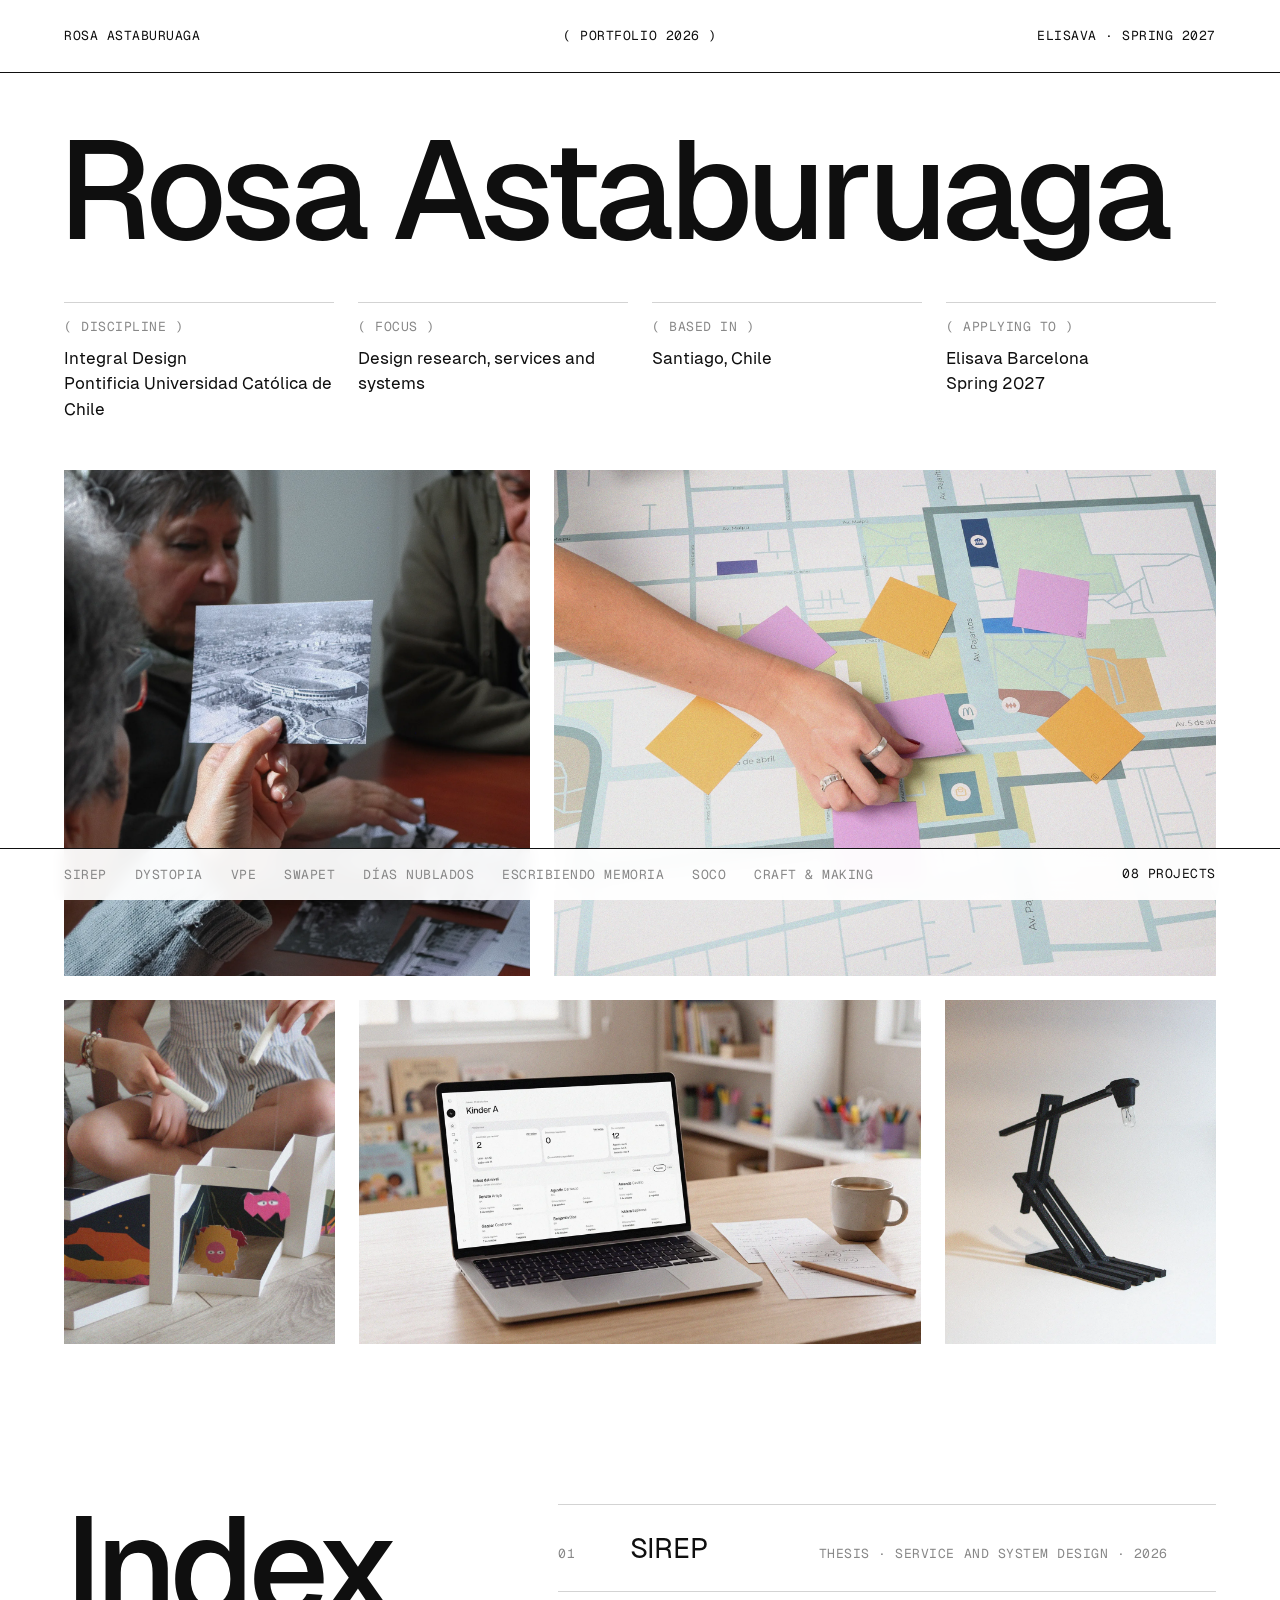
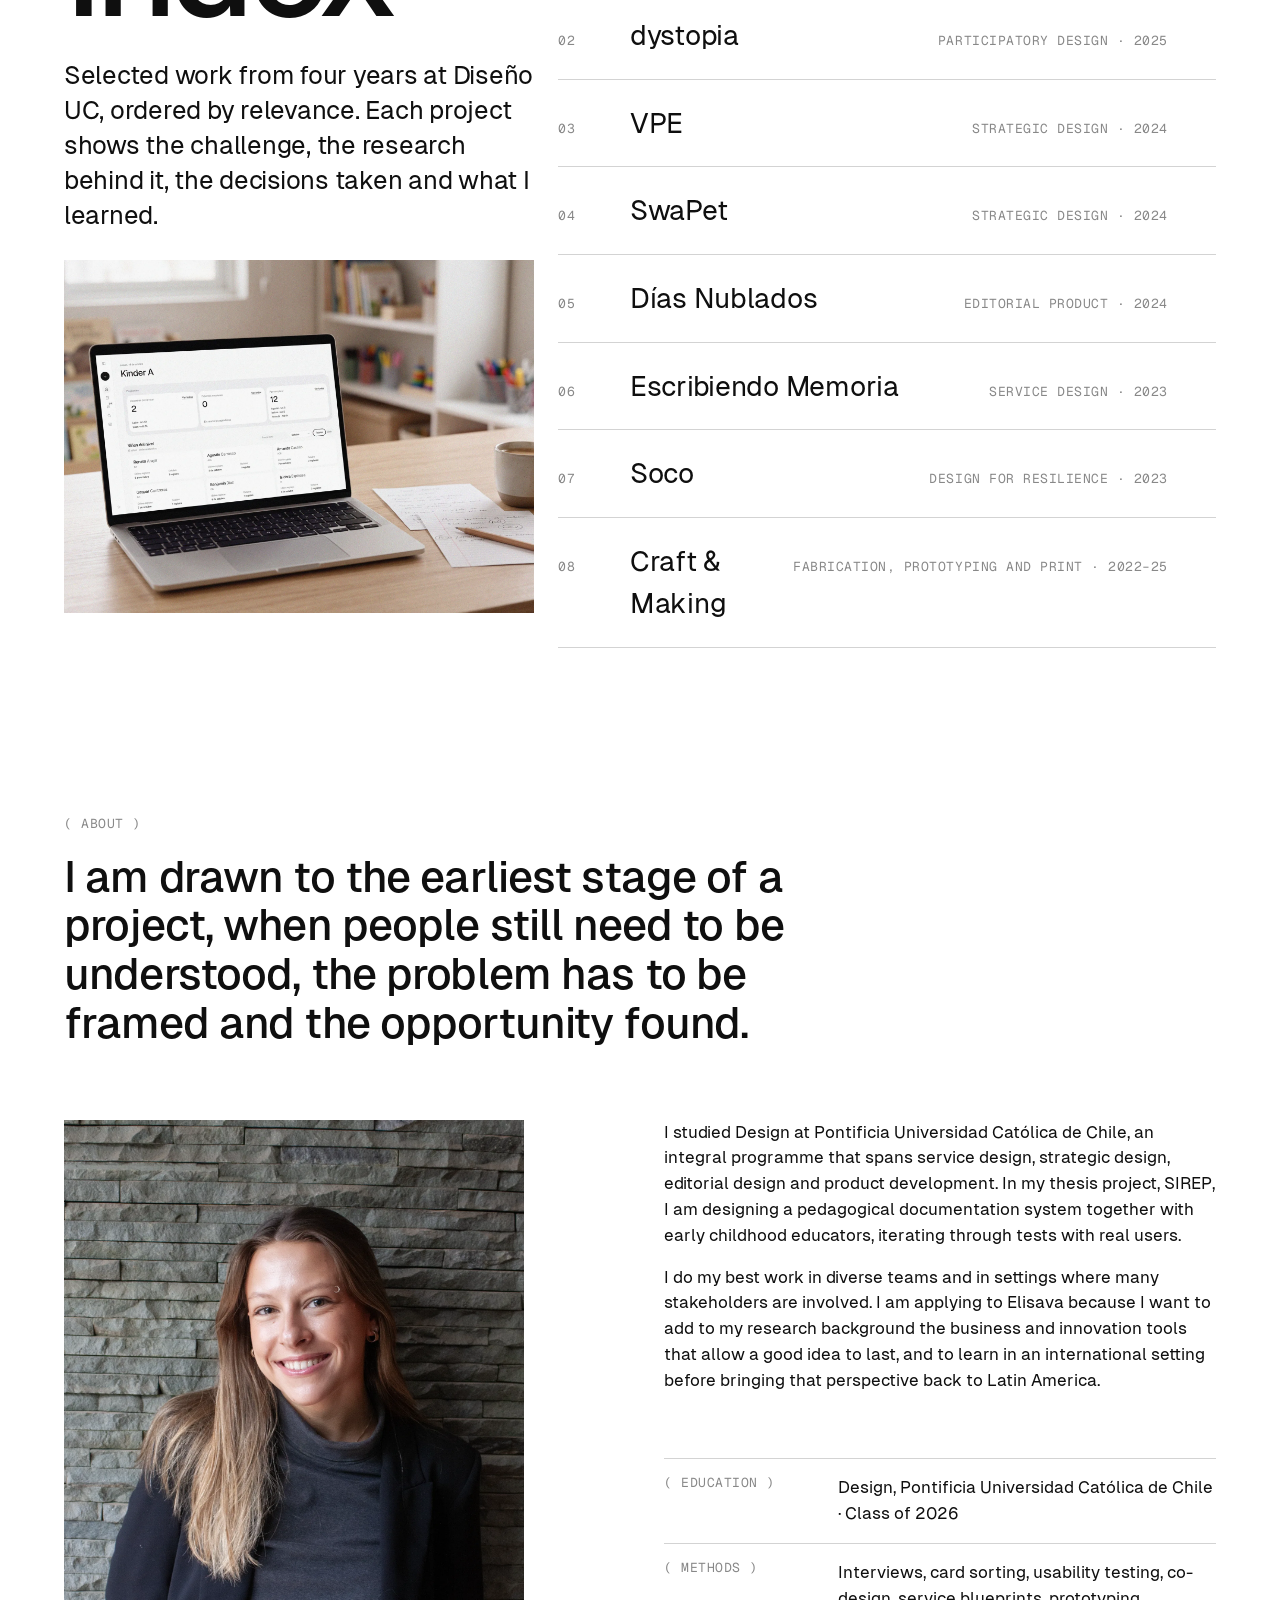
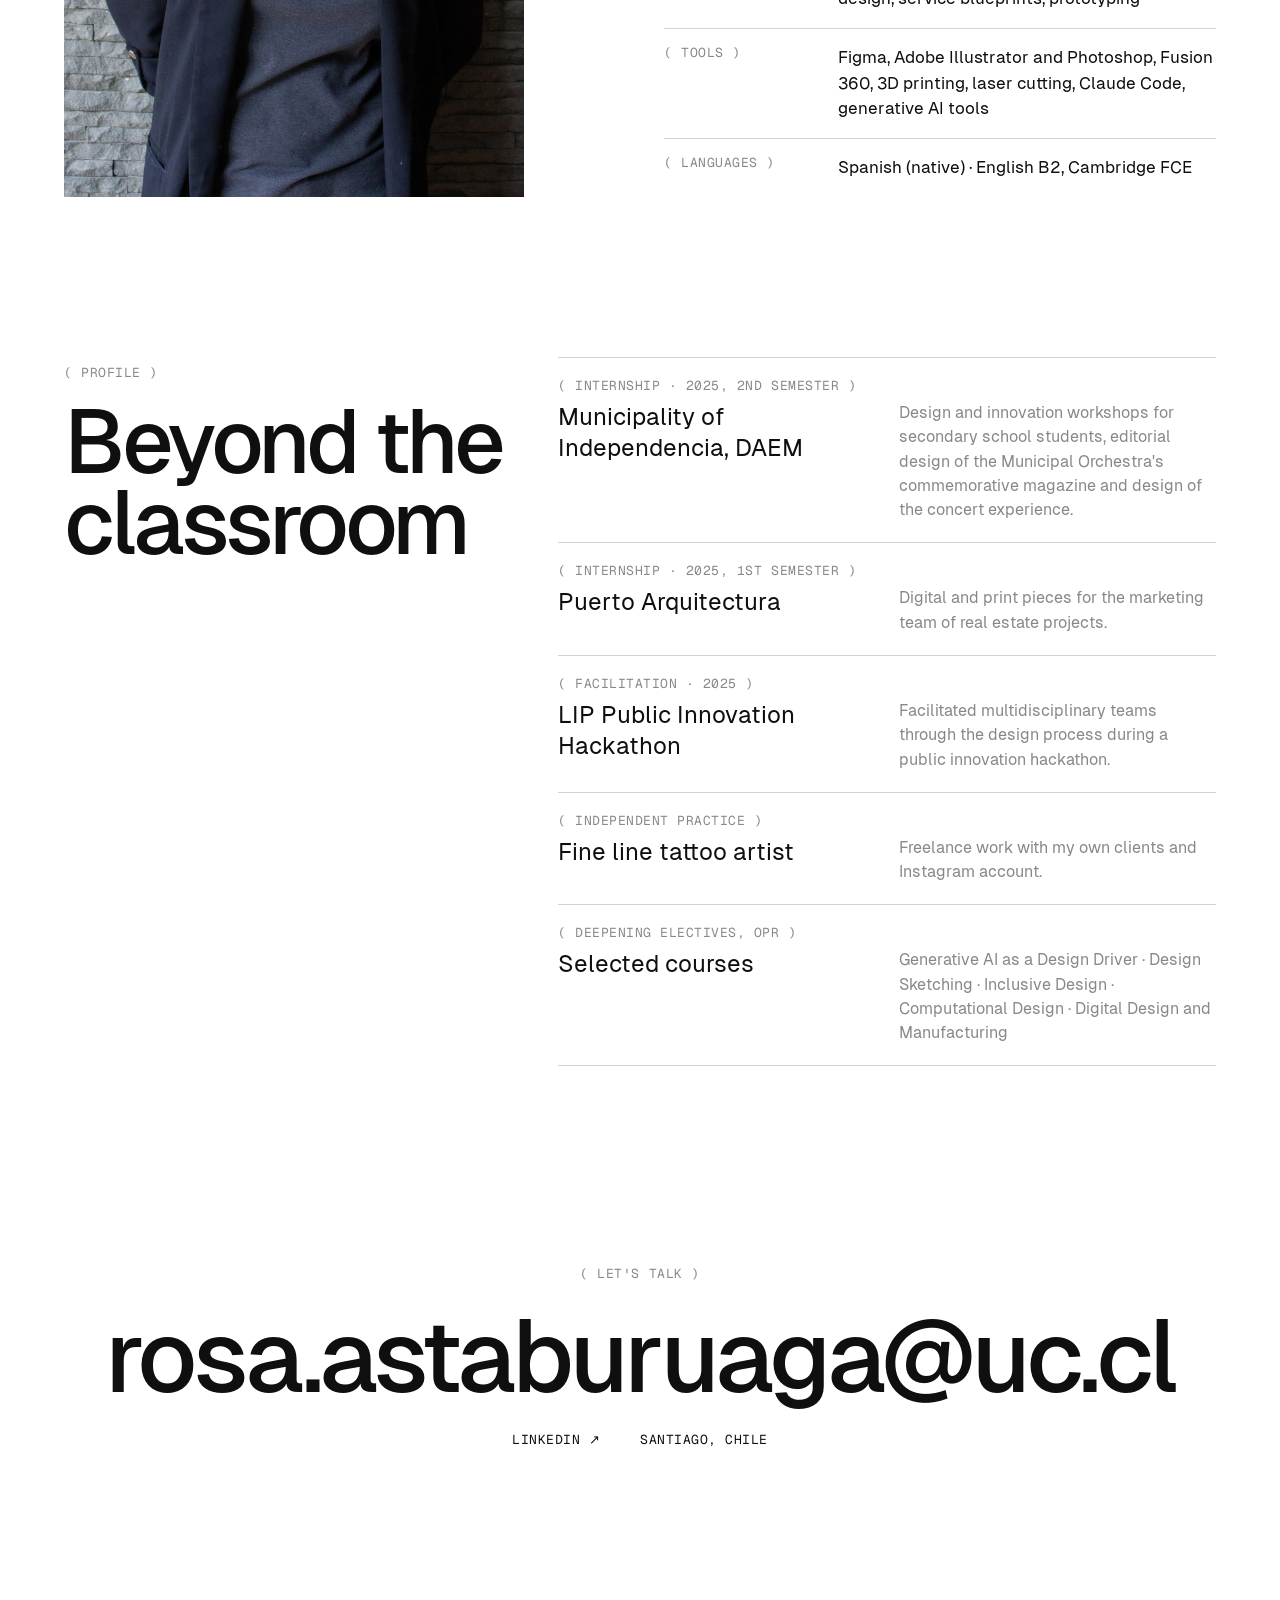
==== index.html @ ab812731 "Primer commit: portafolio Co-Authored-By: Claude Opus 5.5 <noreply@anthropic.com>" ====
<!doctype html>
<html lang="en">
<head>
<meta charset="utf-8">
<meta name="viewport" content="width=device-width, initial-scale=1">
<title>Rosa Astaburuaga · Portfolio 2026</title>
<meta name="description" content="Design research, services and systems. Portfolio of Rosa Astaburuaga, Diseño UC.">
<meta property="og:title" content="Rosa Astaburuaga · Portfolio 2026">
<meta property="og:description" content="Design research, services and systems. Portfolio of Rosa Astaburuaga, Diseño UC.">
<meta property="og:image" content="img/sirep-hero.webp">
<link rel="icon" href="favicon.svg" type="image/svg+xml">
<link rel="preload" href="fonts/Geist-500.woff2" as="font" type="font/woff2" crossorigin>
<link rel="stylesheet" href="styles.css">
</head>
<body>
<a class="skip" href="#main">Skip to content</a>
<header class="top"><div class="wrap topin">
<a href="index.html" class="mono">Rosa Astaburuaga</a><span class="mono center">( Portfolio 2026 )</span><span class="mono right">Elisava · Spring 2027</span>
</div></header>
<main id="main" class="wrap"><section class="cover">
<h1 class="display name">Rosa Astaburuaga</h1>
<div class="specs" style="--n:4">
<div class="spec"><span class="mono muted">( Discipline )</span><p>Integral Design<br>Pontificia Universidad Católica de Chile</p></div>
<div class="spec"><span class="mono muted">( Focus )</span><p>Design research, services and systems</p></div>
<div class="spec"><span class="mono muted">( Based in )</span><p>Santiago, Chile</p></div>
<div class="spec"><span class="mono muted">( Applying to )</span><p>Elisava Barcelona<br>Spring 2027</p></div>
</div>
</section><div class="row"><figure class="reveal" style="flex:0.9214 1 0"><img class="" src="img/cover-a.webp" width="1548" height="1680" alt="Project photo" loading="lazy" decoding="async"></figure><figure class="reveal" style="flex:1.3071 1 0"><img class="" src="img/cover-b.webp" width="2196" height="1680" alt="dystopia mapping activity" loading="lazy" decoding="async"></figure></div><div class="row"><figure class="reveal" style="flex:0.7895 1 0"><img class="" src="img/cover-c.webp" width="900" height="1140" alt="Días Nublados with a child" loading="lazy" decoding="async"></figure><figure class="reveal" style="flex:1.6368 1 0"><img class="" src="img/cover-d.webp" width="1866" height="1140" alt="SIREP on a laptop" loading="lazy" decoding="async"></figure><figure class="reveal" style="flex:0.7895 1 0"><img class="" src="img/cover-e.webp" width="900" height="1140" alt="rho.mob lamp" loading="lazy" decoding="async"></figure></div><section class="index" id="index">
<div class="ixl"><h2 class="display">Index</h2><p class="lead">Selected work from four years at Diseño UC, ordered by relevance. Each project shows the challenge, the research behind it, the decisions taken and what I learned.</p>
<div class="preview" aria-hidden="true"><img src="img/sirep-hero.webp" alt="" width="1200" height="734"></div></div>
<ol class="ixlist"><li><a href="sirep.html" data-preview="img/sirep-hero.webp" data-fit="cover"><span class="mono muted">01</span><span class="t">SIREP</span><span class="mono muted k">Thesis · Service and system design · 2026</span><span class="mono arrow">→</span></a></li><li><a href="dystopia.html" data-preview="img/dystopia-hero.webp" data-fit="cover"><span class="mono muted">02</span><span class="t">dystopia</span><span class="mono muted k">Participatory design · 2025</span><span class="mono arrow">→</span></a></li><li><a href="vpe.html" data-preview="img/vpe-hero.webp" data-fit="cover"><span class="mono muted">03</span><span class="t">VPE</span><span class="mono muted k">Strategic design · 2024</span><span class="mono arrow">→</span></a></li><li><a href="swapet.html" data-preview="img/swapet-hero.webp" data-fit="cover"><span class="mono muted">04</span><span class="t">SwaPet</span><span class="mono muted k">Strategic design · 2024</span><span class="mono arrow">→</span></a></li><li><a href="dias-nublados.html" data-preview="img/nublados-hero.webp" data-fit="cover"><span class="mono muted">05</span><span class="t">Días Nublados</span><span class="mono muted k">Editorial product · 2024</span><span class="mono arrow">→</span></a></li><li><a href="escribiendo-memoria.html" data-preview="img/memoria-1.webp" data-fit="cover"><span class="mono muted">06</span><span class="t">Escribiendo Memoria</span><span class="mono muted k">Service design · 2023</span><span class="mono arrow">→</span></a></li><li><a href="soco.html" data-preview="img/soco-2.webp" data-fit="contain"><span class="mono muted">07</span><span class="t">Soco</span><span class="mono muted k">Design for resilience · 2023</span><span class="mono arrow">→</span></a></li><li><a href="craft-and-making.html" data-preview="img/rhomob-2.webp" data-fit="cover"><span class="mono muted">08</span><span class="t">Craft &amp; Making</span><span class="mono muted k">Fabrication, prototyping and print · 2022–25</span><span class="mono arrow">→</span></a></li></ol>
</section><section class="about" id="about">
<span class="mono muted">( About )</span>
<h2 class="statement">I am drawn to the earliest stage of a project, when people still need to be understood, the problem has to be framed and the opportunity found.</h2>
<div class="aboutgrid">
<figure class="reveal"><img class="" src="img/portrait.webp" width="1548" height="2280" alt="Portrait of Rosa Astaburuaga" loading="lazy" decoding="async"></figure>
<div class="aboutr">
<div class="bio"><p>I studied Design at Pontificia Universidad Católica de Chile, an integral programme that spans service design, strategic design, editorial design and product development. In my thesis project, SIREP, I am designing a pedagogical documentation system together with early childhood educators, iterating through tests with real users.</p>
<p>I do my best work in diverse teams and in settings where many stakeholders are involved. I am applying to Elisava because I want to add to my research background the business and innovation tools that allow a good idea to last, and to learn in an international setting before bringing that perspective back to Latin America.</p></div>
<dl class="facts">
<div><dt class="mono muted">( Education )</dt><dd>Design, Pontificia Universidad Católica de Chile · Class of 2026</dd></div>
<div><dt class="mono muted">( Methods )</dt><dd>Interviews, card sorting, usability testing, co-design, service blueprints, prototyping</dd></div>
<div><dt class="mono muted">( Tools )</dt><dd>Figma, Adobe Illustrator and Photoshop, Fusion 360, 3D printing, laser cutting, Claude Code, generative AI tools</dd></div>
<div><dt class="mono muted">( Languages )</dt><dd>Spanish (native) · English B2, Cambridge FCE</dd></div>
</dl>
</div></div>
</section><section class="exp" id="experience">
<div><span class="mono muted">( Profile )</span><h2 class="display">Beyond the classroom</h2></div>
<ul class="explist"><li><span class="mono muted">( Internship · 2025, 2nd semester )</span><strong>Municipality of Independencia, DAEM</strong><p class="muted">Design and innovation workshops for secondary school students, editorial design of the Municipal Orchestra&#x27;s commemorative magazine and design of the concert experience.</p></li><li><span class="mono muted">( Internship · 2025, 1st semester )</span><strong>Puerto Arquitectura</strong><p class="muted">Digital and print pieces for the marketing team of real estate projects.</p></li><li><span class="mono muted">( Facilitation · 2025 )</span><strong>LIP Public Innovation Hackathon</strong><p class="muted">Facilitated multidisciplinary teams through the design process during a public innovation hackathon.</p></li><li><span class="mono muted">( Independent practice )</span><strong>Fine line tattoo artist</strong><p class="muted">Freelance work with my own clients and Instagram account.</p></li><li><span class="mono muted">( Deepening electives, OPR )</span><strong>Selected courses</strong><p class="muted">Generative AI as a Design Driver · Design Sketching · Inclusive Design · Computational Design · Digital Design and Manufacturing</p></li></ul>
</section><section class="contact" id="contact">
<span class="mono muted">( Let's talk )</span>
<a class="display mail" href="mailto:rosa.astaburuaga@uc.cl">rosa.astaburuaga@uc.cl</a>
<div class="links mono"><a href="https://www.linkedin.com/in/rosaastaburuaga/" target="_blank" rel="noopener">LinkedIn ↗</a><span>Santiago, Chile</span></div>
</section></main><nav class="bar" aria-label="Projects"><div class="wrap barin">
<div class="barlist"><a href="sirep.html">SIREP</a><a href="dystopia.html">dystopia</a><a href="vpe.html">VPE</a><a href="swapet.html">SwaPet</a><a href="dias-nublados.html">Días Nublados</a><a href="escribiendo-memoria.html">Escribiendo Memoria</a><a href="soco.html">Soco</a><a href="craft-and-making.html">Craft &amp; Making</a></div><span class="mono count">08 projects</span>
</div></nav>
<script src="main.js" defer></script>
</body></html>
---- styles.css ----
@font-face{font-family:"Geist";src:url(fonts/Geist-400.woff2) format("woff2");font-weight:400;font-display:swap}
@font-face{font-family:"Geist";src:url(fonts/Geist-500.woff2) format("woff2");font-weight:500;font-display:swap}
@font-face{font-family:"Geist Mono";src:url(fonts/GeistMono-400.woff2) format("woff2");font-weight:400;font-display:swap}
:root{
  --paper:#ffffff;
  --ink:#0f0f0f;
  --muted:#888888;
  --line:rgba(15,15,15,.18);
  --slot:#f3f3f3;
  --m:64px;
  --g:24px;
  --bar:52px;
}
*{box-sizing:border-box;margin:0;padding:0}
html{-webkit-text-size-adjust:100%;scroll-behavior:smooth}
body{background:var(--paper);color:var(--ink);font-family:"Geist",system-ui,sans-serif;font-size:19px;line-height:1.52;padding-bottom:calc(var(--bar) + 24px);-webkit-font-smoothing:antialiased}
img{display:block;width:100%;height:auto;background:var(--slot)}
a{color:inherit;text-decoration:none}
.wrap{max-width:1400px;margin:0 auto;padding:0 var(--m)}
.mono{font-family:"Geist Mono",ui-monospace,monospace;font-size:13px;letter-spacing:.04em;text-transform:uppercase;line-height:1.3}
.muted{color:var(--muted)}
.display{font-weight:500;letter-spacing:-.05em;line-height:.9}
h1,h2{font-weight:500}
.lead{font-size:clamp(20px,2vw,28px);line-height:1.36;letter-spacing:-.01em}
.skip{position:absolute;left:-999px;top:8px;background:var(--ink);color:var(--paper);padding:8px 12px;z-index:20}
.skip:focus{left:8px}
:focus-visible{outline:2px solid var(--ink);outline-offset:3px}

/* top bar */
.top{border-bottom:1px solid var(--ink);background:var(--paper)}
.topin{display:grid;grid-template-columns:1fr auto 1fr;align-items:center;height:72px}
.top .center{text-align:center}
.top .right{text-align:right}
.top a:hover{color:var(--muted)}

/* bottom bar */
.bar{position:fixed;left:0;right:0;bottom:0;height:var(--bar);background:rgba(255,255,255,.94);backdrop-filter:blur(8px);-webkit-backdrop-filter:blur(8px);border-top:1px solid var(--ink);z-index:10}
.barin{display:flex;align-items:center;justify-content:space-between;height:100%;gap:24px}
.barlist{display:flex;gap:28px;overflow-x:auto;scrollbar-width:none;white-space:nowrap}
.barlist::-webkit-scrollbar{display:none}
.barlist a{font-family:"Geist Mono",ui-monospace,monospace;font-size:13px;letter-spacing:.04em;text-transform:uppercase;color:var(--muted);transition:color .2s}
.barlist a:hover,.barlist a[aria-current]{color:var(--ink)}
.count{flex:none}

/* specs / notes */
.specs{display:grid;grid-template-columns:repeat(var(--n),1fr);gap:var(--g)}
.spec{border-top:1px solid var(--line);padding-top:16px;display:flex;flex-direction:column;gap:10px}
.spec p{font-size:17px;line-height:1.5}
.notes{margin-top:56px}

/* images */
.row{display:flex;gap:var(--g);margin-top:var(--g)}
.row figure{min-width:0}
.ph{background:var(--slot);display:flex;align-items:center;justify-content:center;width:100%}
.ph span{font-family:"Geist Mono",monospace;font-size:12px;text-transform:uppercase;letter-spacing:.04em;color:var(--muted)}
.ai{margin-top:12px;text-align:right}
.reveal{opacity:0;transform:translateY(16px);transition:opacity .8s ease,transform .8s ease}
.reveal.in{opacity:1;transform:none}

/* home */
.cover{padding-top:56px}
.name{font-size:clamp(40px,calc((min(100vw,1400px) - 2*var(--m))/8.3),162px);white-space:nowrap;margin-bottom:48px;margin-left:-.04em}
.cover .specs{margin-bottom:48px}
.index{display:grid;grid-template-columns:5fr 7fr;gap:var(--g);padding-top:160px}
.index .display{font-size:clamp(72px,11vw,160px)}
.ixl{display:flex;flex-direction:column;gap:28px}
.ixl .lead{max-width:30ch}
.preview{position:sticky;top:24px;aspect-ratio:4/3;overflow:hidden;background:var(--paper)}
.preview img{height:100%;object-fit:cover;background:var(--paper);transition:opacity .3s}
.ixlist{list-style:none;align-self:end;border-bottom:1px solid var(--line)}
.ixlist a{display:grid;grid-template-columns:48px 1fr auto 24px;gap:24px;align-items:baseline;padding:22px 0;border-top:1px solid var(--line);transition:padding .25s}
.ixlist .t{font-size:28px;letter-spacing:-.01em}
.ixlist .arrow{opacity:0;transition:opacity .25s}
.ixlist a:hover{padding-left:12px}
.ixlist a:hover .arrow{opacity:1}
.about{padding-top:160px}
.statement{font-size:clamp(28px,3.4vw,46px);line-height:1.12;letter-spacing:-.02em;max-width:24ch;margin:16px 0 72px}
.aboutgrid{display:grid;grid-template-columns:5fr 1fr 6fr;gap:var(--g)}
.aboutgrid figure{grid-column:1}
.aboutr{grid-column:3;display:flex;flex-direction:column;justify-content:space-between;gap:48px}
.bio{display:flex;flex-direction:column;gap:16px;font-size:17px}
.facts div{display:grid;grid-template-columns:150px 1fr;gap:24px;padding:16px 0;border-top:1px solid var(--line)}
.facts dd{font-size:17px}
.exp{display:grid;grid-template-columns:5fr 7fr;gap:var(--g);padding-top:160px}
.exp .display{font-size:clamp(56px,7vw,110px);margin-top:16px}
.explist{list-style:none;border-bottom:1px solid var(--line)}
.explist li{display:grid;grid-template-columns:1fr 1fr;column-gap:24px;row-gap:6px;padding:20px 0;border-top:1px solid var(--line)}
.explist .mono{grid-column:1/-1}
.explist strong{font-weight:400;font-size:24px;line-height:1.3}
.explist p{font-size:16px}
.contact{padding:200px 0 120px;text-align:center;display:flex;flex-direction:column;align-items:center;gap:28px}
.mail{font-size:clamp(34px,8vw,140px);word-break:break-all}
.mail:hover{color:var(--muted)}
.links{display:flex;gap:40px;flex-wrap:wrap;justify-content:center}
.links a:hover{color:var(--muted)}

/* project */
.opener{padding-top:72px;display:flex;flex-direction:column;gap:24px}
.ophead{display:grid;grid-template-columns:8fr 4fr;gap:var(--g);align-items:end;margin-bottom:56px}
.ophead .display{font-size:clamp(64px,13vw,190px);margin-left:-.04em}
.ophead .lead{padding-bottom:14px}
.hero{margin-top:56px}
.textrow{display:grid;grid-template-columns:5fr 1fr 6fr;gap:var(--g);padding-top:140px;margin-bottom:56px}
.textrow .tl{grid-column:1;display:flex;flex-direction:column;gap:16px}
.textrow h2{font-size:clamp(30px,3.3vw,46px);line-height:1.12;letter-spacing:-.02em}
.textrow .lead{grid-column:3}
.quote{padding:160px 0 40px;text-align:center;display:flex;flex-direction:column;align-items:center;gap:28px}
.quote blockquote{font-size:clamp(30px,4vw,56px);line-height:1.1;letter-spacing:-.025em;max-width:22ch;font-weight:500}
.quote p{max-width:52ch}
.steps{list-style:none;display:grid;grid-template-columns:repeat(5,1fr);gap:var(--g);margin:72px 0 56px}
.steps li{border-top:1px solid var(--ink);padding-top:16px;display:flex;flex-direction:column;gap:8px}
.steps strong{font-weight:500;font-size:19px}
.steps span:last-child{font-size:16px}
.seq{display:grid;grid-template-columns:repeat(3,1fr);gap:var(--g)}
.seq img{aspect-ratio:9/8;object-fit:cover}
.seq figcaption{margin-top:12px}
.item{padding-top:120px}
.item:first-of-type{padding-top:64px}
.itext{display:grid;grid-template-columns:4fr 3fr 5fr;gap:var(--g);border-top:1px solid var(--ink);padding-top:20px;align-items:baseline}
.itext h2{font-size:clamp(30px,3.3vw,46px);letter-spacing:-.02em}
.itext p{font-size:17px}
.next{display:flex;flex-direction:column;gap:20px;padding:200px 0 120px;border-bottom:0}
.next .display{font-size:clamp(56px,10vw,150px);transition:color .2s}
.next:hover .display{color:var(--muted)}

/* tablet */
@media (max-width:1000px){
  :root{--m:32px}
  .specs{grid-template-columns:repeat(3,1fr)}
  .steps{grid-template-columns:repeat(2,1fr)}
  .index,.exp{grid-template-columns:1fr;gap:48px}
  .preview{display:none}
  .ixlist .k{display:none}
  .ixlist a{grid-template-columns:48px 1fr 24px}
  .aboutgrid{grid-template-columns:1fr 1fr}
  .aboutr{grid-column:2}
}
/* phone */
@media (max-width:640px){
  :root{--m:16px;--g:16px;--bar:48px}
  body{font-size:17px}
  .top .center{display:none}
  .name{font-size:16.5vw;white-space:normal;line-height:.88}
  .topin{grid-template-columns:1fr 1fr;height:56px}
  .count{display:none}
  .specs{grid-template-columns:1fr 1fr}
  .notes{grid-template-columns:1fr}
  .row{flex-direction:column}
  .row figure{flex:none!important}
  .ophead,.textrow,.aboutgrid{grid-template-columns:1fr}
  .textrow .lead,.aboutr,.aboutgrid figure{grid-column:1}
  .textrow{padding-top:88px;margin-bottom:32px}
  .steps{grid-template-columns:1fr}
  .seq{grid-template-columns:1fr}
  .itext{grid-template-columns:1fr;gap:10px}
  .facts div{grid-template-columns:1fr;gap:6px}
  .explist li{grid-template-columns:1fr}
  .index,.about,.exp{padding-top:104px}
  .quote{padding-top:104px}
  .ixlist .t{font-size:22px}
  .ixlist a{gap:12px}
  .next,.contact{padding:120px 0 80px}
}
@media (prefers-reduced-motion:reduce){
  html{scroll-behavior:auto}
  .reveal{opacity:1;transform:none;transition:none}
}
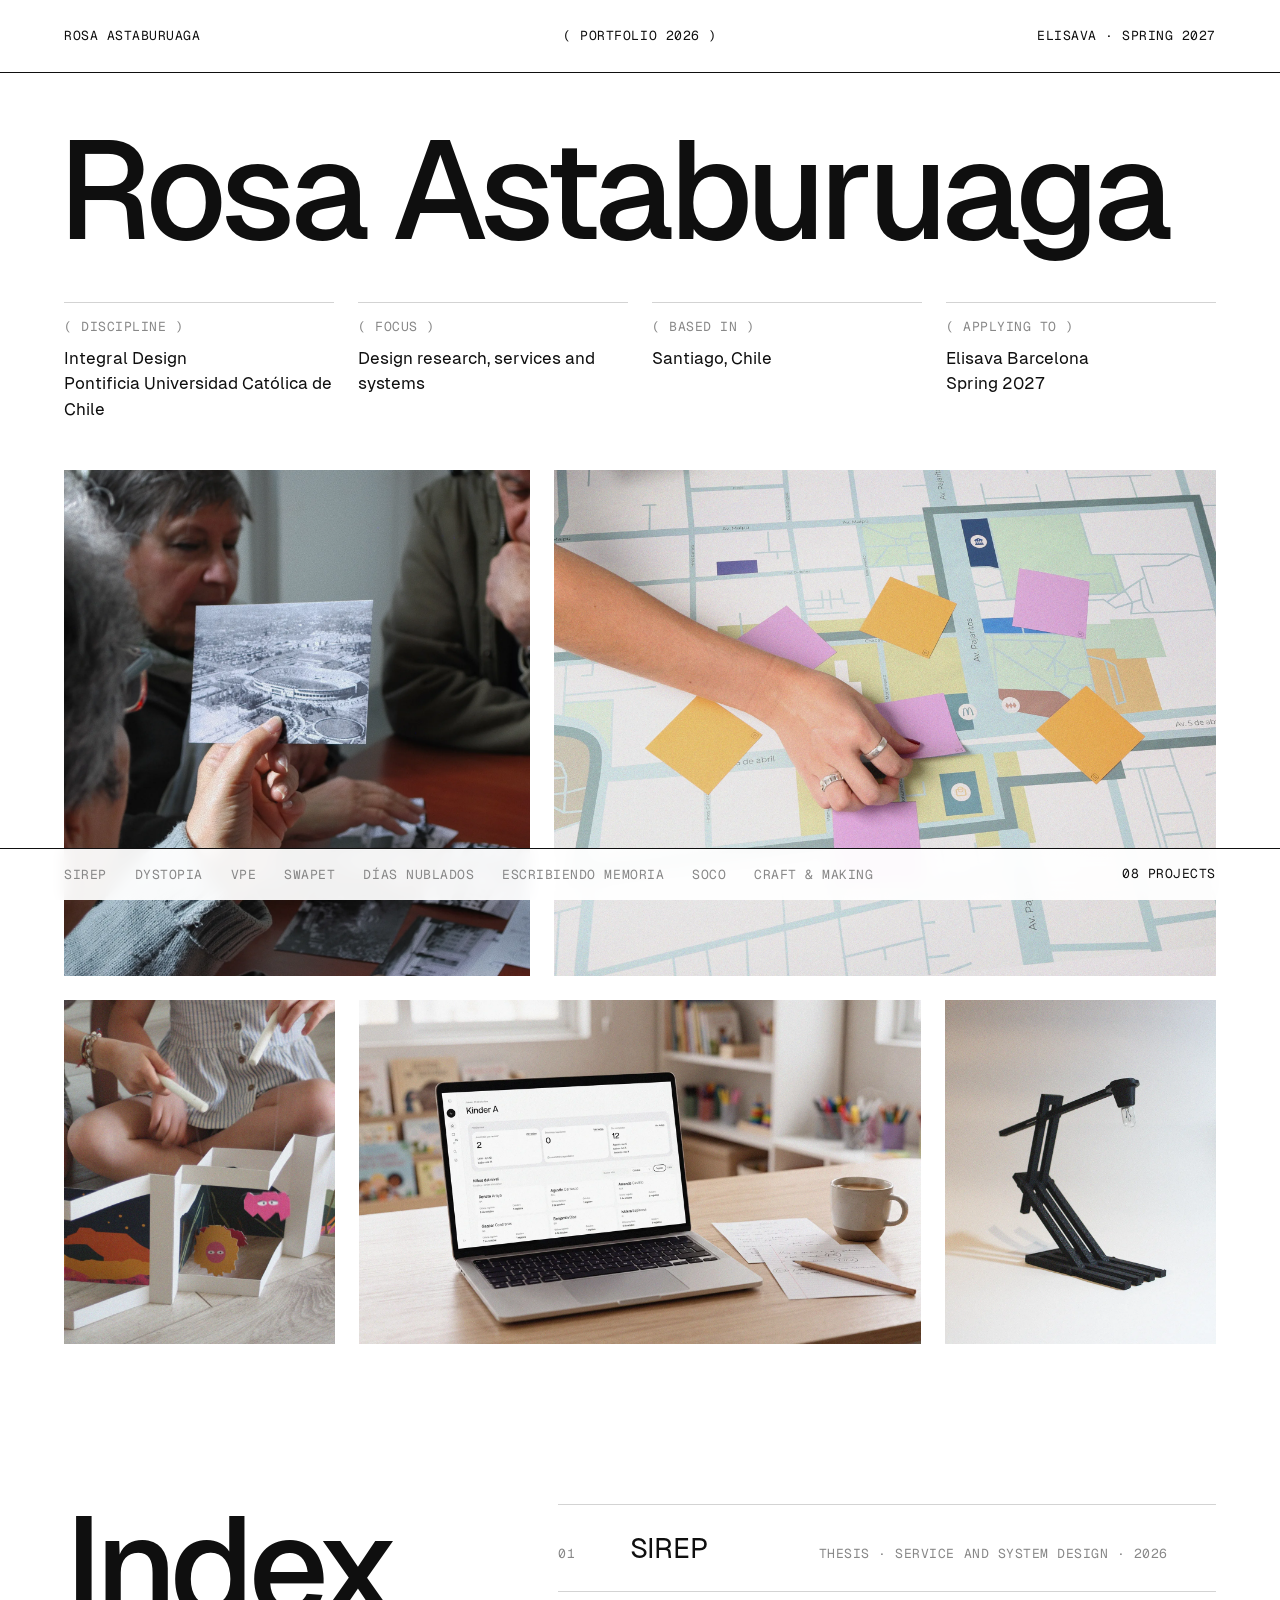
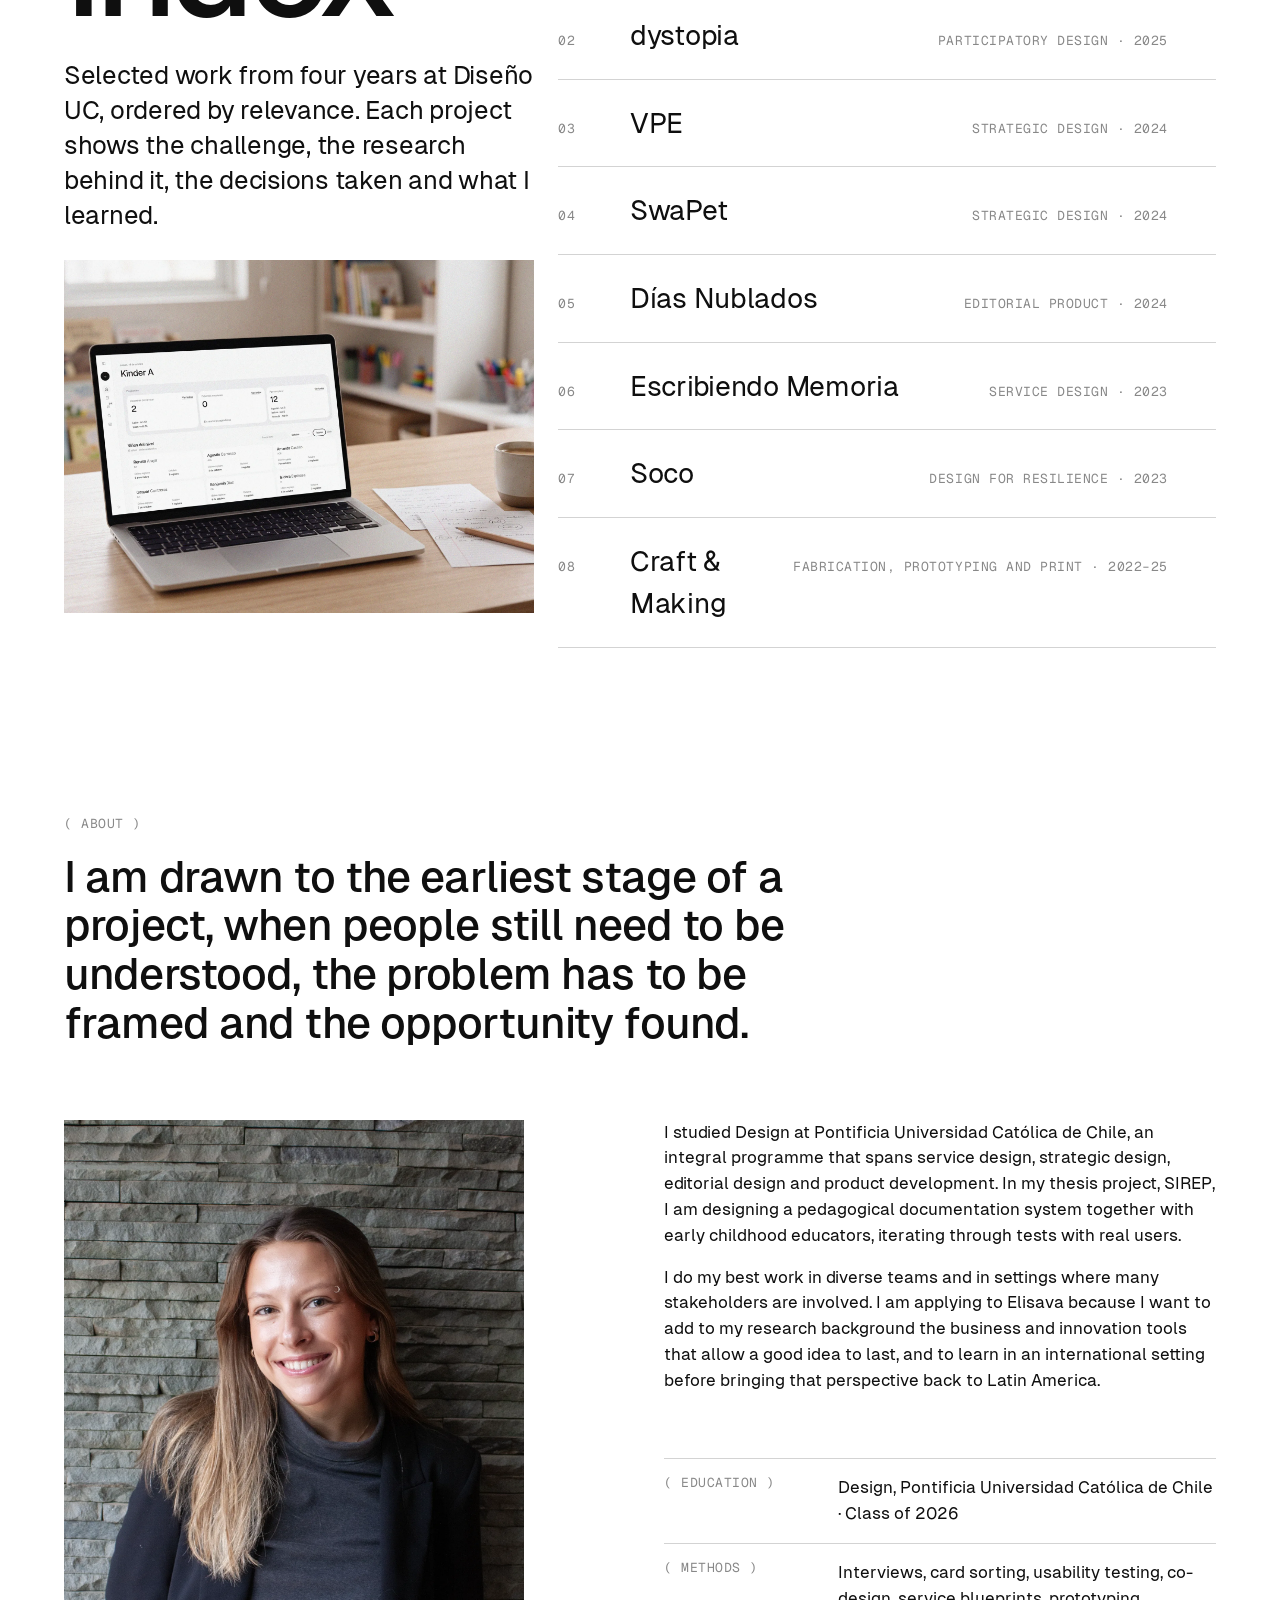
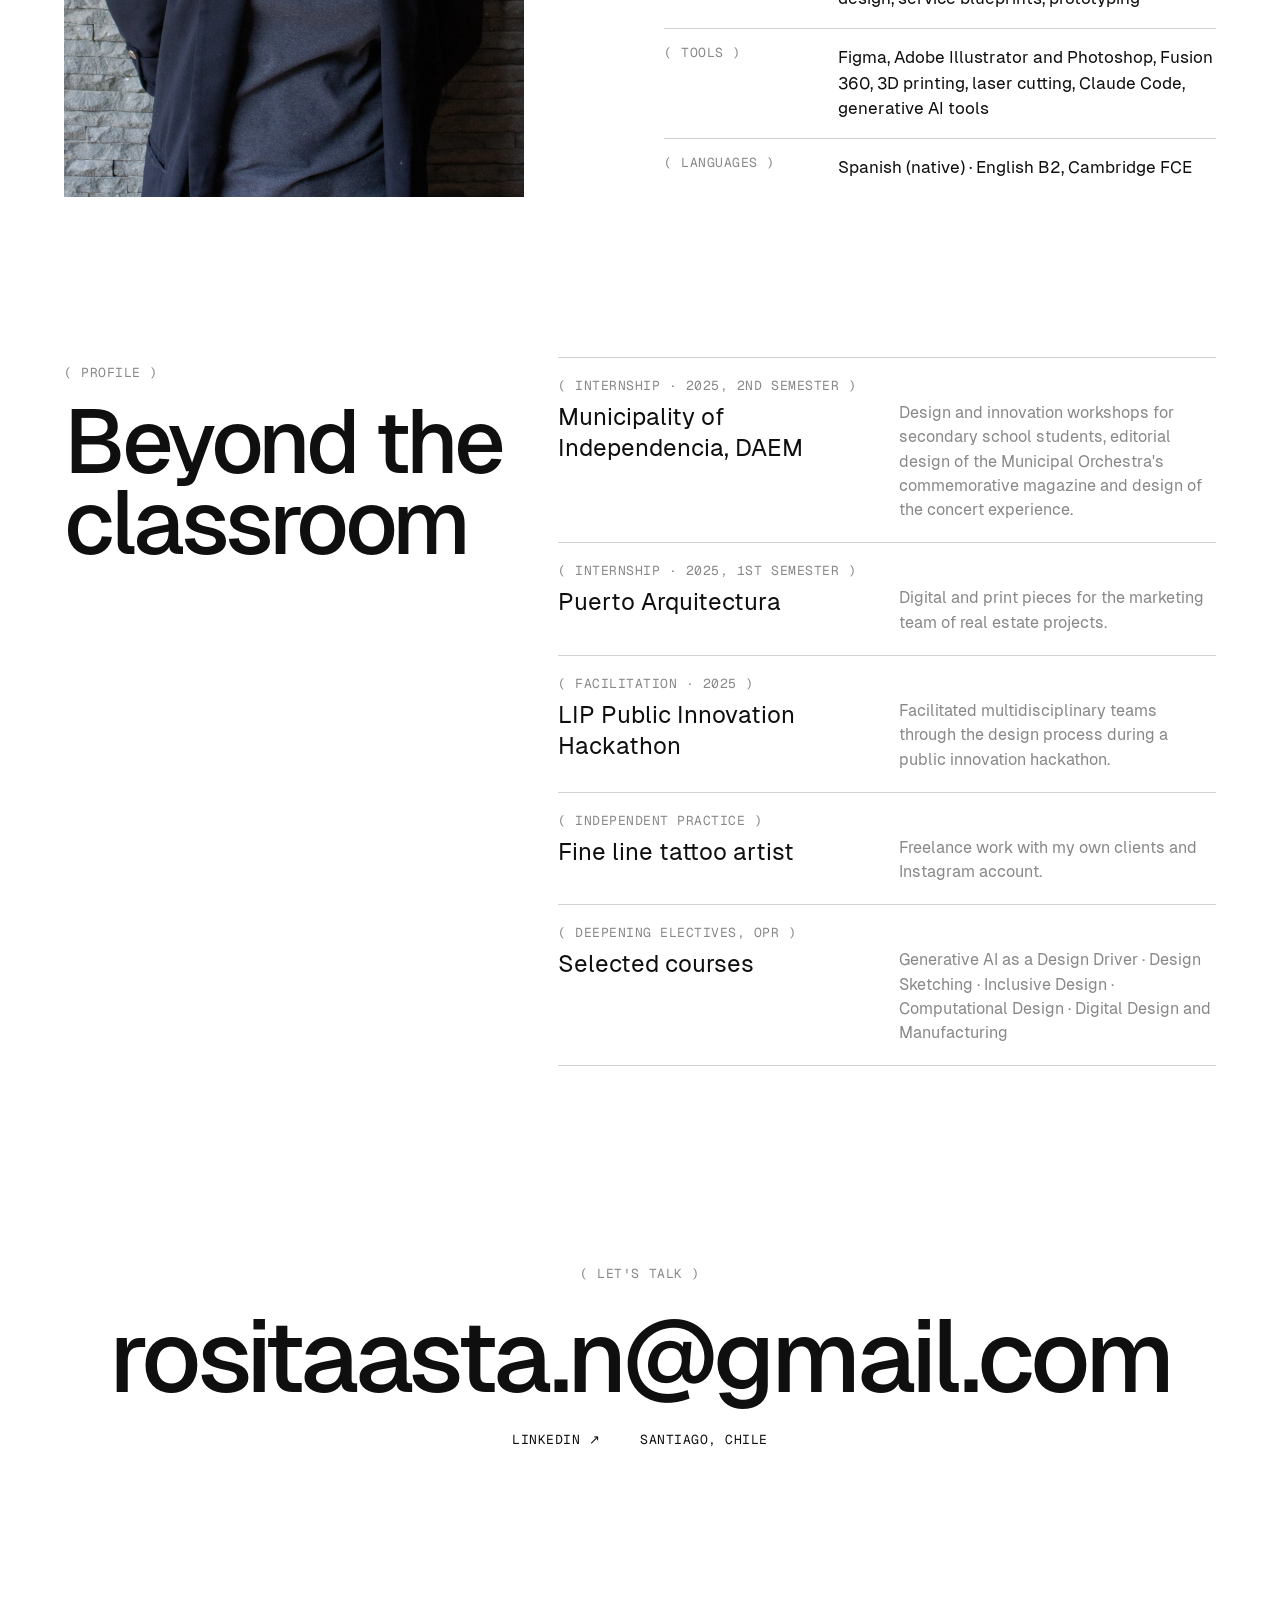
==== commit b2057ba3: "Actualizo correo de contacto Co-Authored-By: Claude Opus 5.5 <noreply@anthropic.com>" ====
--- a/index.html
+++ b/index.html
@@ -49,7 +49,7 @@
 <ul class="explist"><li><span class="mono muted">( Internship · 2025, 2nd semester )</span><strong>Municipality of Independencia, DAEM</strong><p class="muted">Design and innovation workshops for secondary school students, editorial design of the Municipal Orchestra&#x27;s commemorative magazine and design of the concert experience.</p></li><li><span class="mono muted">( Internship · 2025, 1st semester )</span><strong>Puerto Arquitectura</strong><p class="muted">Digital and print pieces for the marketing team of real estate projects.</p></li><li><span class="mono muted">( Facilitation · 2025 )</span><strong>LIP Public Innovation Hackathon</strong><p class="muted">Facilitated multidisciplinary teams through the design process during a public innovation hackathon.</p></li><li><span class="mono muted">( Independent practice )</span><strong>Fine line tattoo artist</strong><p class="muted">Freelance work with my own clients and Instagram account.</p></li><li><span class="mono muted">( Deepening electives, OPR )</span><strong>Selected courses</strong><p class="muted">Generative AI as a Design Driver · Design Sketching · Inclusive Design · Computational Design · Digital Design and Manufacturing</p></li></ul>
 </section><section class="contact" id="contact">
 <span class="mono muted">( Let's talk )</span>
-<a class="display mail" href="mailto:rosa.astaburuaga@uc.cl">rosa.astaburuaga@uc.cl</a>
+<a class="display mail" href="mailto:rositaasta.n@gmail.com">rositaasta.n@gmail.com</a>
 <div class="links mono"><a href="https://www.linkedin.com/in/rosaastaburuaga/" target="_blank" rel="noopener">LinkedIn ↗</a><span>Santiago, Chile</span></div>
 </section></main><nav class="bar" aria-label="Projects"><div class="wrap barin">
 <div class="barlist"><a href="sirep.html">SIREP</a><a href="dystopia.html">dystopia</a><a href="vpe.html">VPE</a><a href="swapet.html">SwaPet</a><a href="dias-nublados.html">Días Nublados</a><a href="escribiendo-memoria.html">Escribiendo Memoria</a><a href="soco.html">Soco</a><a href="craft-and-making.html">Craft &amp; Making</a></div><span class="mono count">08 projects</span>
